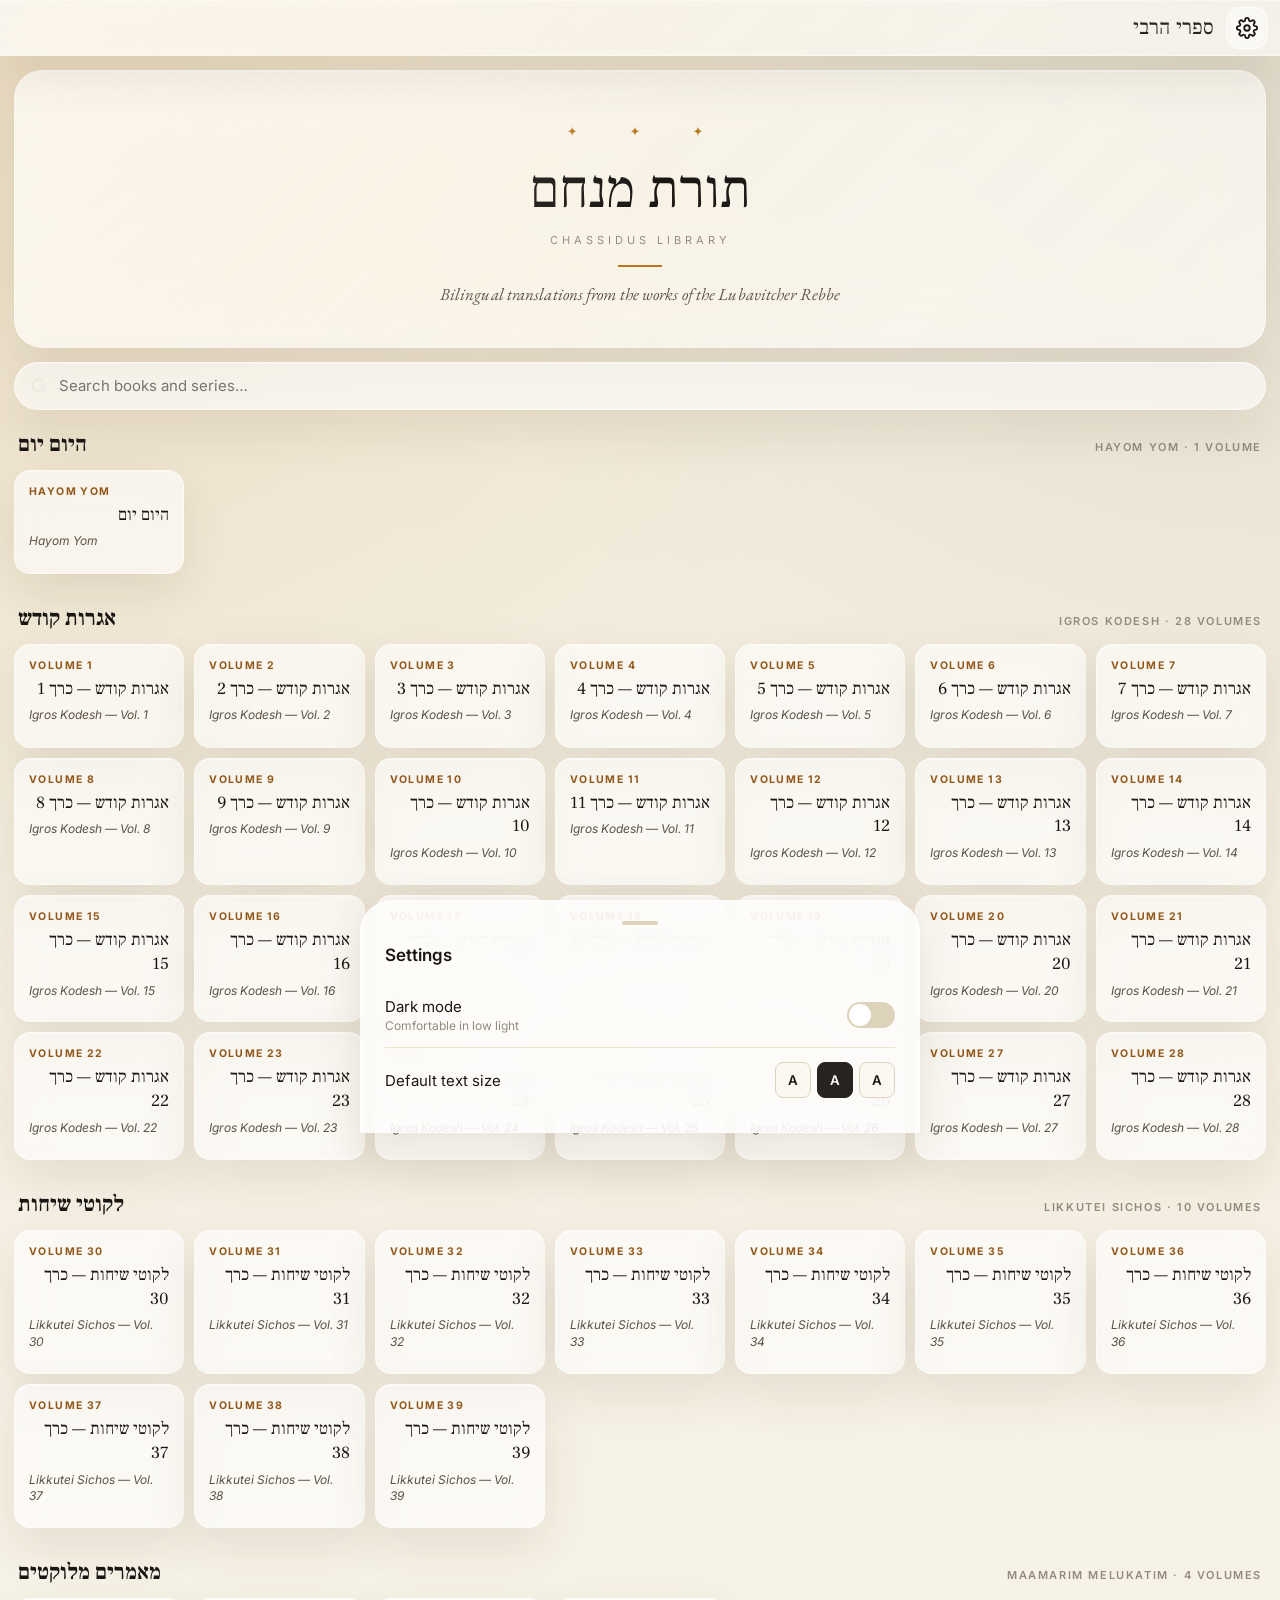
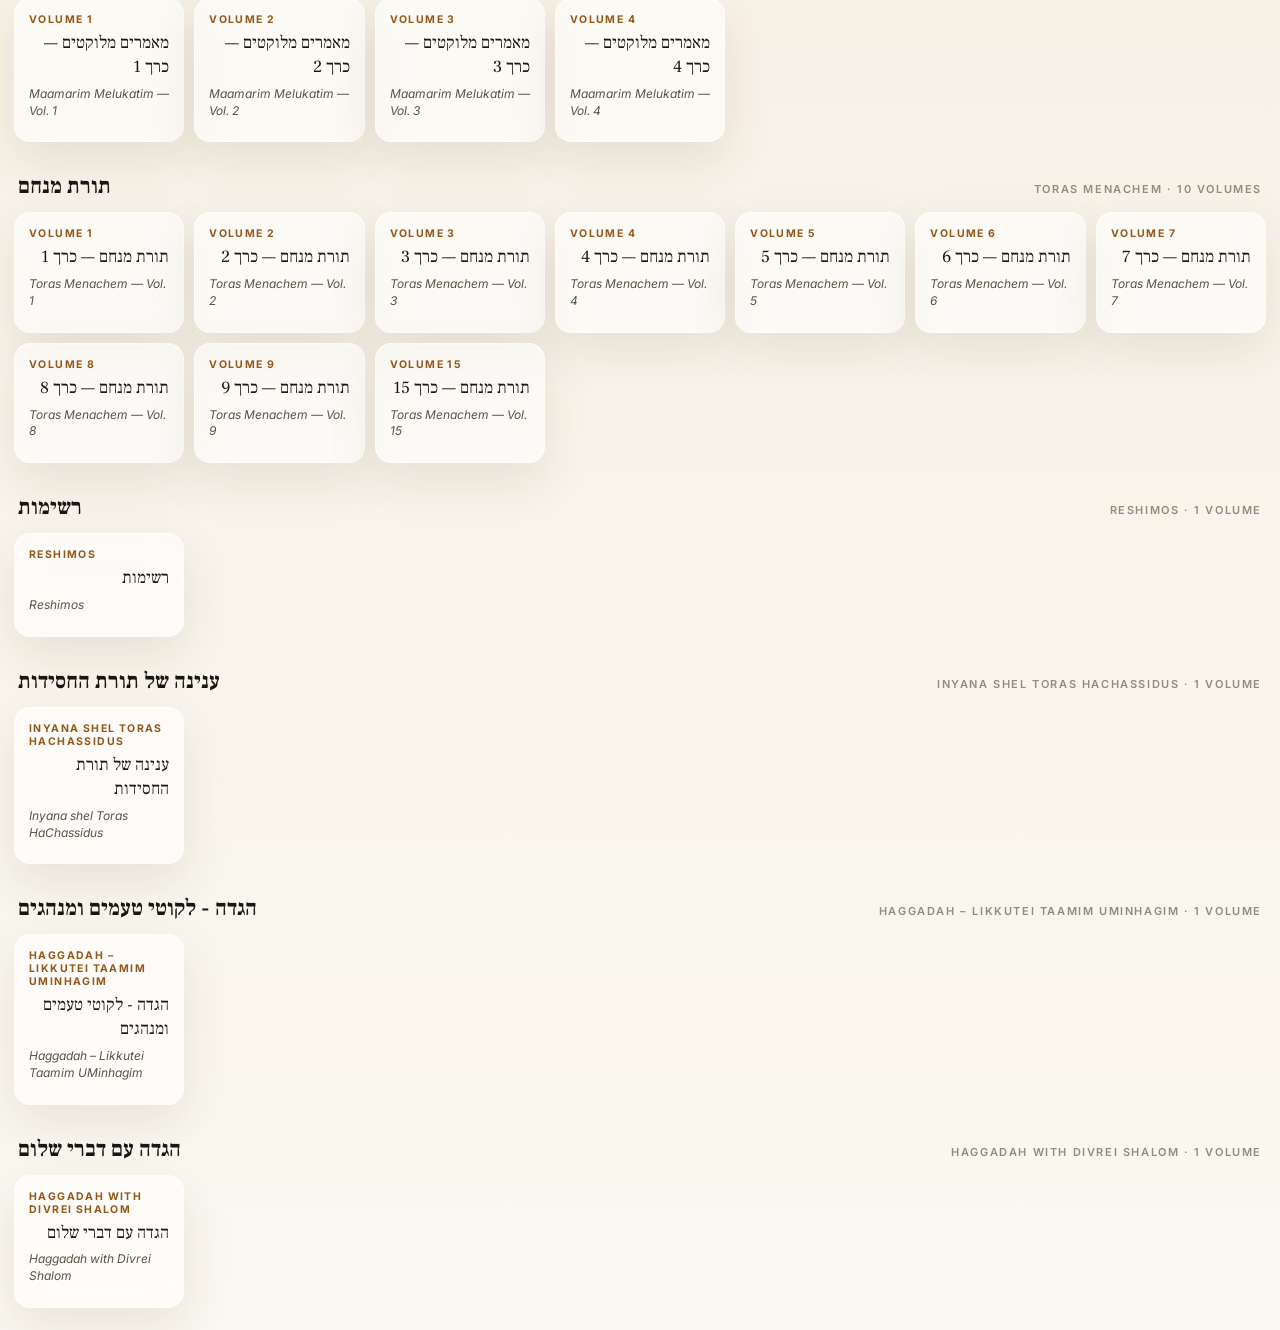
==== reader.html @ 0fe82e68 "Initial commit: Chassidus Library site" ====
<!DOCTYPE html>
<html lang="en" data-dark="0" data-fs="md">
<head>
<meta charset="UTF-8">
<meta name="viewport" content="width=device-width,initial-scale=1.0,viewport-fit=cover">
<meta name="theme-color" content="#262320">
<title>Reader — Chassidus Library</title>
<link rel="preconnect" href="https://fonts.googleapis.com">
<link rel="preconnect" href="https://fonts.gstatic.com" crossorigin>
<link href="https://fonts.googleapis.com/css2?family=Frank+Ruhl+Libre:wght@400;700&family=EB+Garamond:ital,wght@0,400;0,600;1,400&family=Inter:wght@400;500;600&display=swap" rel="stylesheet">
<link rel="stylesheet" href="./assets/design.css">
</head>
<body>

<div class="ab">
  <button class="ab-btn" id="btn-back" aria-label="Back">
    <svg viewBox="0 0 24 24"><polyline points="15 18 9 12 15 6"/></svg>
  </button>
  <div class="ab-title" id="abtitle">Loading…</div>
  <button class="ab-btn" id="btn-share" aria-label="Share">
    <svg viewBox="0 0 24 24"><circle cx="18" cy="5" r="3"/><circle cx="6" cy="12" r="3"/><circle cx="18" cy="19" r="3"/><line x1="8.59" y1="13.51" x2="15.42" y2="17.49"/><line x1="15.41" y1="6.51" x2="8.59" y2="10.49"/></svg>
  </button>
  <button class="ab-btn" id="btn-set" aria-label="Settings">
    <svg viewBox="0 0 24 24"><circle cx="12" cy="12" r="3"/><path d="M19.4 15a1.65 1.65 0 0 0 .33 1.82l.06.06a2 2 0 0 1-2.83 2.83l-.06-.06a1.65 1.65 0 0 0-1.82-.33 1.65 1.65 0 0 0-1 1.51V21a2 2 0 0 1-4 0v-.09A1.65 1.65 0 0 0 9 19.4a1.65 1.65 0 0 0-1.82.33l-.06.06a2 2 0 0 1-2.83-2.83l.06-.06A1.65 1.65 0 0 0 4.68 15a1.65 1.65 0 0 0-1.51-1H3a2 2 0 0 1 0-4h.09A1.65 1.65 0 0 0 4.6 9a1.65 1.65 0 0 0-.33-1.82l-.06-.06a2 2 0 0 1 2.83-2.83l.06.06A1.65 1.65 0 0 0 9 4.68a1.65 1.65 0 0 0 1-1.51V3a2 2 0 0 1 4 0v.09a1.65 1.65 0 0 0 1 1.51 1.65 1.65 0 0 0 1.82-.33l.06-.06a2 2 0 0 1 2.83 2.83l-.06.06A1.65 1.65 0 0 0 19.4 9a1.65 1.65 0 0 0 1.51 1H21a2 2 0 0 1 0 4h-.09a1.65 1.65 0 0 0-1.51 1z"/></svg>
  </button>
</div>

<div class="pbar"><div class="pfill" id="pfill"></div></div>

<div class="tbar">
  <div class="vtoggle">
    <button class="seg-btn" data-m="he">עברית</button>
    <button class="seg-btn on" data-m="both">Bilingual</button>
    <button class="seg-btn" data-m="en">English</button>
  </div>
</div>

<div class="rsbar">
  <input id="sinp" type="search" placeholder="Search in this book…" autocomplete="off">
</div>
<div class="rs-hits" id="rs-hits" style="display:none"></div>

<div class="cscroll">
  <div class="cinner" id="content">
    <div class="loading"><div class="spinner"></div></div>
  </div>
</div>

<!-- Settings sheet -->
<div id="ssheet">
  <div class="sbdrop"></div>
  <div class="spanel">
    <div class="shandle"></div>
    <div class="stitle">Reading Settings</div>
    <div class="srow">
      <div class="slbl">Dark mode<small>Comfortable in low light</small></div>
      <button class="tswitch" id="dark-tog" aria-label="Dark mode"></button>
    </div>
    <div class="srow">
      <div class="slbl">Text size</div>
      <div class="fsctrl">
        <button class="fsbtn" data-fs="sm">A</button>
        <button class="fsbtn on" data-fs="md">A</button>
        <button class="fsbtn" data-fs="lg">A</button>
      </div>
    </div>
  </div>
</div>

<div id="toast"></div>

<script src="./assets/reader.js"></script>
</body>
</html>
---- assets/design.css ----
/* Chassidus Library — design system lifted from kuntres-umayaan */
:root {
  --bg:#FBF8F1; --bg-soft:#F2EBDA; --surface:#FFFFFF; --surface-he:#F7F1DE;
  --line:#DDD2BA; --line-soft:#ECE3CC;
  --ink:#1A1714; --ink-2:#5A5247; --ink-3:#948B7E; --ink-inv:#FFFFFF;
  --primary:#262320; --primary-soft:rgba(38,35,32,.06);
  --accent:#B7791F; --accent-deep:#92571B; --accent-soft:rgba(183,121,31,.1);
  --glass:rgba(255,255,255,.58); --glass-strong:rgba(255,255,255,.78);
  --glass-he:rgba(247,241,222,.82); --glass-border:rgba(255,255,255,.45);
  --glass-edge:rgba(255,255,255,.60);
  --glass-shadow:0 18px 50px rgba(73,53,20,.10), inset 0 1px 0 rgba(255,255,255,.42);
  --glass-shine:linear-gradient(135deg, rgba(255,255,255,.35) 0%, transparent 50%, rgba(255,255,255,.08) 100%);
  --f-he:'Frank Ruhl Libre',serif; --f-en:'EB Garamond',Georgia,serif; --f-ui:'Inter',system-ui,sans-serif;
  --sz-he:18px; --sz-en:16.5px; --lh-he:2.0; --lh-en:1.85;
  --bar:56px; --nav:64px; --rmd:10px;
}
[data-dark="1"] {
  --bg:#13110E; --bg-soft:#1B1813; --surface:#1B1813; --surface-he:#1F1A12;
  --line:#2E2A22; --line-soft:#25221C;
  --ink:#F0EAD8; --ink-2:#B0A696; --ink-3:#7E7565;
  --primary:#1F1B17; --primary-soft:rgba(255,255,255,.05);
  --accent:#DAA751; --accent-deep:#B7791F; --accent-soft:rgba(218,167,81,.12);
  --glass:rgba(31,27,23,.6); --glass-strong:rgba(31,27,23,.82);
  --glass-he:rgba(33,27,19,.84); --glass-border:rgba(255,255,255,.08);
  --glass-edge:rgba(255,255,255,.04);
  --glass-shadow:0 20px 60px rgba(0,0,0,.34), inset 0 1px 0 rgba(255,255,255,.06);
  --glass-shine:linear-gradient(135deg, rgba(255,255,255,.08) 0%, transparent 50%, rgba(255,255,255,.03) 100%);
}
[data-fs="sm"]{--sz-he:15.5px;--sz-en:14px;--lh-he:1.9;--lh-en:1.78}
[data-fs="lg"]{--sz-he:21px;--sz-en:18.5px;--lh-he:2.15;--lh-en:1.95}

*,*::before,*::after{box-sizing:border-box;margin:0;padding:0}
html{scroll-behavior:smooth}
body{font-family:var(--f-ui);background:
radial-gradient(circle at top left, rgba(183,121,31,.14), transparent 30%),
radial-gradient(circle at top right, rgba(38,35,32,.08), transparent 28%),
linear-gradient(180deg, var(--bg-soft), var(--bg));
color:var(--ink);min-height:100dvh;-webkit-font-smoothing:antialiased;touch-action:manipulation}
a{color:inherit;text-decoration:none}

/* app bar */
.ab{height:var(--bar);background:var(--glass);backdrop-filter:blur(26px) saturate(160%);-webkit-backdrop-filter:blur(26px) saturate(160%);color:var(--ink);display:flex;align-items:center;padding:0 12px;gap:8px;border-bottom:1px solid var(--glass-border);box-shadow:var(--glass-shadow);position:sticky;top:0;z-index:50}
.ab::before{content:'';position:absolute;inset:0;background:var(--glass-shine);pointer-events:none}
.ab-btn{width:42px;height:42px;border:1px solid var(--glass-edge);background:rgba(255,255,255,.14);backdrop-filter:blur(8px);color:inherit;cursor:pointer;border-radius:14px;display:flex;align-items:center;justify-content:center;transition:background .2s,transform .2s;position:relative;flex-shrink:0}
.ab-btn:active{background:rgba(255,255,255,.22);transform:scale(.92)}
.ab-btn svg{width:22px;height:22px;stroke:currentColor;fill:none;stroke-width:2;stroke-linecap:round;stroke-linejoin:round}
.ab-title{flex:1;font-size:16px;font-weight:600;padding:0 4px;white-space:nowrap;overflow:hidden;text-overflow:ellipsis;letter-spacing:.1px}
.ab-title-he{font-family:var(--f-he);font-size:21px;direction:rtl;font-weight:400}
.tm-badge{display:inline-flex;align-items:center;font-size:10px;font-weight:700;text-transform:uppercase;letter-spacing:.8px;padding:3px 10px;border-radius:999px;background:var(--accent);color:#fff;margin-left:8px;vertical-align:middle}

/* hero */
.hero{position:relative;background:var(--glass);backdrop-filter:blur(30px) saturate(150%);padding:52px 24px 42px;text-align:center;border:1px solid var(--glass-border);box-shadow:var(--glass-shadow);margin:14px;border-radius:28px;overflow:hidden}
.hero::before{content:'';position:absolute;inset:0;background:var(--glass-shine);pointer-events:none}
.hero-orn{font-size:13px;color:var(--accent);letter-spacing:10px;margin-bottom:16px}
.hero-he{font-family:var(--f-he);font-size:42px;line-height:1.3;direction:rtl;color:var(--ink);margin-bottom:8px;font-weight:400}
.hero-en{font-size:11px;letter-spacing:4px;text-transform:uppercase;color:var(--ink-3);margin-bottom:18px}
.hero-rule{width:44px;height:1.5px;background:var(--accent);margin:0 auto 16px}
.hero-sub{font-family:var(--f-en);font-style:italic;font-size:17px;color:var(--ink-2);letter-spacing:.1px}

/* library search */
.lsearch{margin:0 14px 12px;position:relative}
.lsearch input{width:100%;height:48px;border:1px solid var(--glass-border);background:var(--glass);backdrop-filter:blur(18px);border-radius:24px;padding:0 18px 0 44px;font-size:15px;font-family:var(--f-ui);color:var(--ink);outline:none;box-shadow:var(--glass-shadow)}
.lsearch input:focus{border-color:var(--accent)}
.lsearch::before{content:'';position:absolute;left:16px;top:50%;width:18px;height:18px;transform:translateY(-50%);background-image:url("data:image/svg+xml;utf8,<svg xmlns='http://www.w3.org/2000/svg' viewBox='0 0 24 24' fill='none' stroke='%23948B7E' stroke-width='2' stroke-linecap='round' stroke-linejoin='round'><circle cx='11' cy='11' r='8'/><line x1='21' y1='21' x2='16.65' y2='16.65'/></svg>");background-repeat:no-repeat;background-size:contain;pointer-events:none}

/* continue reading shelf */
.shelf{margin:6px 14px 18px}
.shelf-hd{font-size:11px;text-transform:uppercase;letter-spacing:1.6px;color:var(--ink-3);font-weight:700;padding:8px 4px}
.shelf-row{display:flex;gap:12px;overflow-x:auto;padding-bottom:8px;scrollbar-width:none}
.shelf-row::-webkit-scrollbar{display:none}
.shelf-card{flex-shrink:0;width:220px;background:var(--glass-strong);backdrop-filter:blur(20px);border:1px solid rgba(183,121,31,.28);border-radius:18px;padding:14px;cursor:pointer;display:flex;flex-direction:column;gap:6px;box-shadow:var(--glass-shadow);transition:transform .15s}
.shelf-card:active{transform:scale(.97)}
.shelf-card .lbl{font-size:10.5px;text-transform:uppercase;letter-spacing:1.3px;color:var(--accent-deep);font-weight:700}
[data-dark="1"] .shelf-card .lbl{color:var(--accent)}
.shelf-card .he{font-family:var(--f-he);font-size:18px;direction:rtl;text-align:right;color:var(--ink)}
.shelf-card .en{font-size:12px;color:var(--ink-2);font-style:italic}
.shelf-card .pbar{height:3px;background:var(--line-soft);border-radius:2px;overflow:hidden;margin-top:4px}
.shelf-card .pfill{height:100%;background:var(--accent);border-radius:2px}

/* series sections + cards */
.series{margin:0 14px 22px}
.series-hd{display:flex;align-items:baseline;justify-content:space-between;padding:8px 4px 12px;gap:12px}
.series-hd .he{font-family:var(--f-he);font-size:22px;direction:rtl;color:var(--ink);font-weight:700}
.series-hd .en{font-size:11px;text-transform:uppercase;letter-spacing:1.6px;color:var(--ink-3);font-weight:600}
.bgrid{display:grid;grid-template-columns:repeat(auto-fill,minmax(170px,1fr));gap:10px}
.bcard{background:var(--glass);backdrop-filter:blur(16px);border:1px solid var(--glass-border);border-radius:16px;padding:14px;cursor:pointer;display:flex;flex-direction:column;gap:6px;box-shadow:var(--glass-shadow);transition:transform .15s,background .15s;color:inherit;min-height:104px}
.bcard:active{transform:scale(.97);background:var(--primary-soft)}
.bcard .vol{font-size:10.5px;text-transform:uppercase;letter-spacing:1.4px;color:var(--accent-deep);font-weight:700}
[data-dark="1"] .bcard .vol{color:var(--accent)}
.bcard .he{font-family:var(--f-he);font-size:17px;direction:rtl;text-align:right;color:var(--ink);line-height:1.4}
.bcard .en{font-size:12px;color:var(--ink-2);font-style:italic;line-height:1.4}
.bcard .pfill-mini{height:2px;background:var(--accent);border-radius:1px;margin-top:auto;width:0;transition:width .2s}

/* reader view toggle */
.tbar{padding:12px 14px 10px}
.vtoggle{display:flex;background:var(--glass);backdrop-filter:blur(20px) saturate(150%);border-radius:24px;padding:4px;border:1px solid var(--glass-border);max-width:420px;margin:0 auto;box-shadow:var(--glass-shadow)}
.seg-btn{flex:1;border:none;border-radius:18px;padding:10px;font-size:13px;font-weight:600;font-family:var(--f-ui);cursor:pointer;background:transparent;color:var(--ink-3);transition:all .25s;letter-spacing:.1px}
.seg-btn.on{background:linear-gradient(180deg, rgba(255,255,255,.85), rgba(255,255,255,.42));color:var(--primary);box-shadow:0 10px 24px rgba(73,53,20,.12), inset 0 1px 0 rgba(255,255,255,.7);font-weight:700}
[data-dark="1"] .seg-btn.on{background:linear-gradient(180deg, rgba(218,167,81,.38), rgba(218,167,81,.18));color:var(--accent)}

/* progress bar */
.pbar{height:2px;background:var(--line-soft);position:sticky;top:var(--bar);z-index:40}
.pfill{height:100%;background:var(--accent);transition:width .18s;width:0}

/* search input in reader */
.rsbar{padding:0 14px 10px}
.rsbar input{width:100%;height:40px;border-radius:20px;border:1px solid var(--glass-border);background:var(--glass);backdrop-filter:blur(16px);padding:0 16px;font-size:14px;color:var(--ink);outline:none;font-family:var(--f-ui)}
.rsbar input:focus{border-color:var(--accent)}
.rsbar.empty{display:none}
.rs-hits{margin:0 14px;background:var(--glass);backdrop-filter:blur(16px);border:1px solid var(--glass-border);border-radius:16px;max-height:50vh;overflow-y:auto;padding:6px 0}
.rs-hit{padding:10px 16px;border-bottom:1px solid var(--line-soft);cursor:pointer;font-family:var(--f-en);font-size:13.5px;color:var(--ink-2);line-height:1.5}
.rs-hit:last-child{border-bottom:none}
.rs-hit:active{background:var(--primary-soft)}
.rs-hit mark{background:var(--accent-soft);color:inherit;padding:0 2px;border-radius:2px;font-weight:600}
.rs-hit .he{font-family:var(--f-he);direction:rtl;text-align:right;font-size:14px;color:var(--ink-2);margin-top:3px}

/* content scroll */
.cscroll{padding:14px 14px 80px}
.cinner{max-width:760px;margin:0 auto}

/* pair */
.pair{position:relative;background:var(--glass-strong);backdrop-filter:blur(26px) saturate(150%);border-radius:20px;border:1px solid var(--glass-border);overflow:hidden;margin-bottom:18px;box-shadow:var(--glass-shadow);animation:fadeUp .35s ease both}
.pair::before{content:'';position:absolute;inset:0;background:var(--glass-shine);pointer-events:none;border-radius:inherit}
.he-p{direction:rtl;text-align:right;font-family:var(--f-he);font-size:var(--sz-he);line-height:var(--lh-he);background:var(--glass-he);padding:18px 22px;color:var(--ink)}
.he-p p{margin:0}.he-p p+p{margin-top:.55em;padding-top:.55em;border-top:1px solid rgba(183,121,31,.18)}
.psep{position:relative;height:0}
.psep::after{content:'';position:absolute;left:22px;right:22px;top:0;border-top:1px dashed rgba(183,121,31,.45)}
.en-p{font-family:var(--f-en);font-size:var(--sz-en);line-height:var(--lh-en);padding:18px 22px 26px;color:var(--ink);text-align:justify;hyphens:auto;background:rgba(255,255,255,.22)}
.en-p p{margin:0}.en-p p+p{margin-top:.6em}
.en-p em{font-style:italic}
.en-p strong{font-weight:700}
.he-p em,.he-p strong{font-style:normal;font-weight:inherit}

.m-he .en-p,.m-he .psep,.m-he .bm-btn{display:none}
.m-en .he-p,.m-en .psep{display:none}

/* chapter heading */
.ch-head{text-align:center;padding:24px 12px 12px;margin:8px 0 18px;position:relative}
.ch-head::after{content:'';position:absolute;left:50%;bottom:0;transform:translateX(-50%);width:48px;height:1.5px;background:var(--accent)}
.ch-he-lbl{font-family:var(--f-he);font-size:24px;direction:rtl;color:var(--ink);font-weight:700;letter-spacing:.5px}
.ch-en-lbl{font-family:var(--f-en);font-size:11.5px;font-style:italic;color:var(--ink-3);margin-top:5px;letter-spacing:1.6px;text-transform:uppercase}
.ch-head.h1 .ch-he-lbl{font-size:30px}
.ch-head.h3 .ch-he-lbl{font-size:20px}

/* bookmark button */
.bm-btn{position:absolute;bottom:10px;right:10px;width:34px;height:34px;border-radius:50%;border:1px solid var(--glass-border);background:var(--glass);backdrop-filter:blur(14px);cursor:pointer;display:flex;align-items:center;justify-content:center;opacity:0;transition:opacity .2s,transform .15s,background .15s;box-shadow:0 8px 18px rgba(0,0,0,.08);z-index:2}
.bm-btn svg{width:14px;height:14px;stroke:var(--ink-3);fill:none;stroke-width:2;transition:all .2s}
.bm-btn.on svg{stroke:var(--accent-deep);fill:var(--accent-deep)}
[data-dark="1"] .bm-btn.on svg{stroke:var(--accent);fill:var(--accent)}
.bm-btn:active{transform:scale(.86)}
.pair:hover .bm-btn,.bm-btn.on{opacity:1}
@media(hover:none){.bm-btn{opacity:.6}}

/* settings sheet */
#ssheet{position:fixed;inset:0;z-index:200;pointer-events:none}
#ssheet.open{pointer-events:all}
.sbdrop{position:absolute;inset:0;background:rgba(0,0,0,.5);opacity:0;transition:opacity .3s}
#ssheet.open .sbdrop{opacity:1}
.spanel{position:absolute;bottom:0;left:0;right:0;background:var(--glass-strong);backdrop-filter:blur(30px) saturate(160%);border:1px solid var(--glass-border);border-radius:32px 32px 0 0;padding:20px 24px calc(20px + env(safe-area-inset-bottom));transform:translateY(100%);transition:transform .35s cubic-bezier(.4,0,.2,1);box-shadow:var(--glass-shadow);max-width:560px;margin:0 auto;left:0;right:0}
#ssheet.open .spanel{transform:translateY(0)}
.shandle{width:36px;height:4px;background:var(--line);border-radius:2px;margin:0 auto 20px}
.stitle{font-size:17px;font-weight:600;margin-bottom:18px;color:var(--ink)}
.srow{display:flex;align-items:center;justify-content:space-between;padding:14px 0;border-bottom:1px solid var(--line-soft)}
.srow:last-child{border-bottom:none}
.slbl{font-size:15px;color:var(--ink)}
.slbl small{display:block;font-size:12px;color:var(--ink-3);margin-top:2px}
.tswitch{width:48px;height:26px;border-radius:13px;background:var(--line);position:relative;cursor:pointer;transition:background .2s;border:none}
.tswitch.on{background:var(--primary)}
[data-dark="1"] .tswitch.on{background:var(--accent)}
.tswitch::after{content:'';position:absolute;width:22px;height:22px;border-radius:50%;background:#fff;top:2px;left:2px;transition:transform .2s}
.tswitch.on::after{transform:translateX(22px)}
.fsctrl{display:flex;gap:6px}
.fsbtn{width:36px;height:36px;border-radius:8px;border:1px solid var(--line);background:var(--bg);color:var(--ink);font-weight:600;cursor:pointer;font-family:var(--f-ui)}
.fsbtn.on{background:var(--primary);color:#fff;border-color:var(--primary)}

/* toast */
#toast{position:fixed;bottom:24px;left:50%;transform:translateX(-50%) translateY(8px);background:var(--ink);color:var(--bg);padding:10px 22px;border-radius:22px;font-size:14px;z-index:500;opacity:0;transition:opacity .2s,transform .2s;pointer-events:none;box-shadow:0 4px 16px rgba(0,0,0,.18)}
#toast.show{opacity:1;transform:translateX(-50%) translateY(0)}

/* footnotes */
sup.fn-ref{color:var(--accent-deep);font-size:.7em;font-weight:600;padding:0 1px}
[data-dark="1"] sup.fn-ref{color:var(--accent)}

/* empty state */
.empty{text-align:center;padding:80px 24px;color:var(--ink-3);font-family:var(--f-en);font-style:italic;font-size:16px;line-height:1.7}
.loading{text-align:center;padding:80px 24px;color:var(--ink-3)}
.spinner{display:inline-block;width:24px;height:24px;border:2px solid var(--line);border-top-color:var(--accent);border-radius:50%;animation:spin .8s linear infinite}
@keyframes spin{to{transform:rotate(360deg)}}
@keyframes fadeUp{from{opacity:0;transform:translateY(8px)}to{opacity:1;transform:translateY(0)}}

@media(min-width:600px){
  .hero-he{font-size:54px}
  .he-p,.en-p{padding:20px 26px}.psep::after{left:26px;right:26px}
}
@media print{
  .ab,#ssheet,#toast,.pbar,.tbar,.bm-btn,.rsbar,.rs-hits{display:none!important}
  body{height:auto!important;overflow:auto!important}
  .pair{break-inside:avoid;page-break-inside:avoid}
}
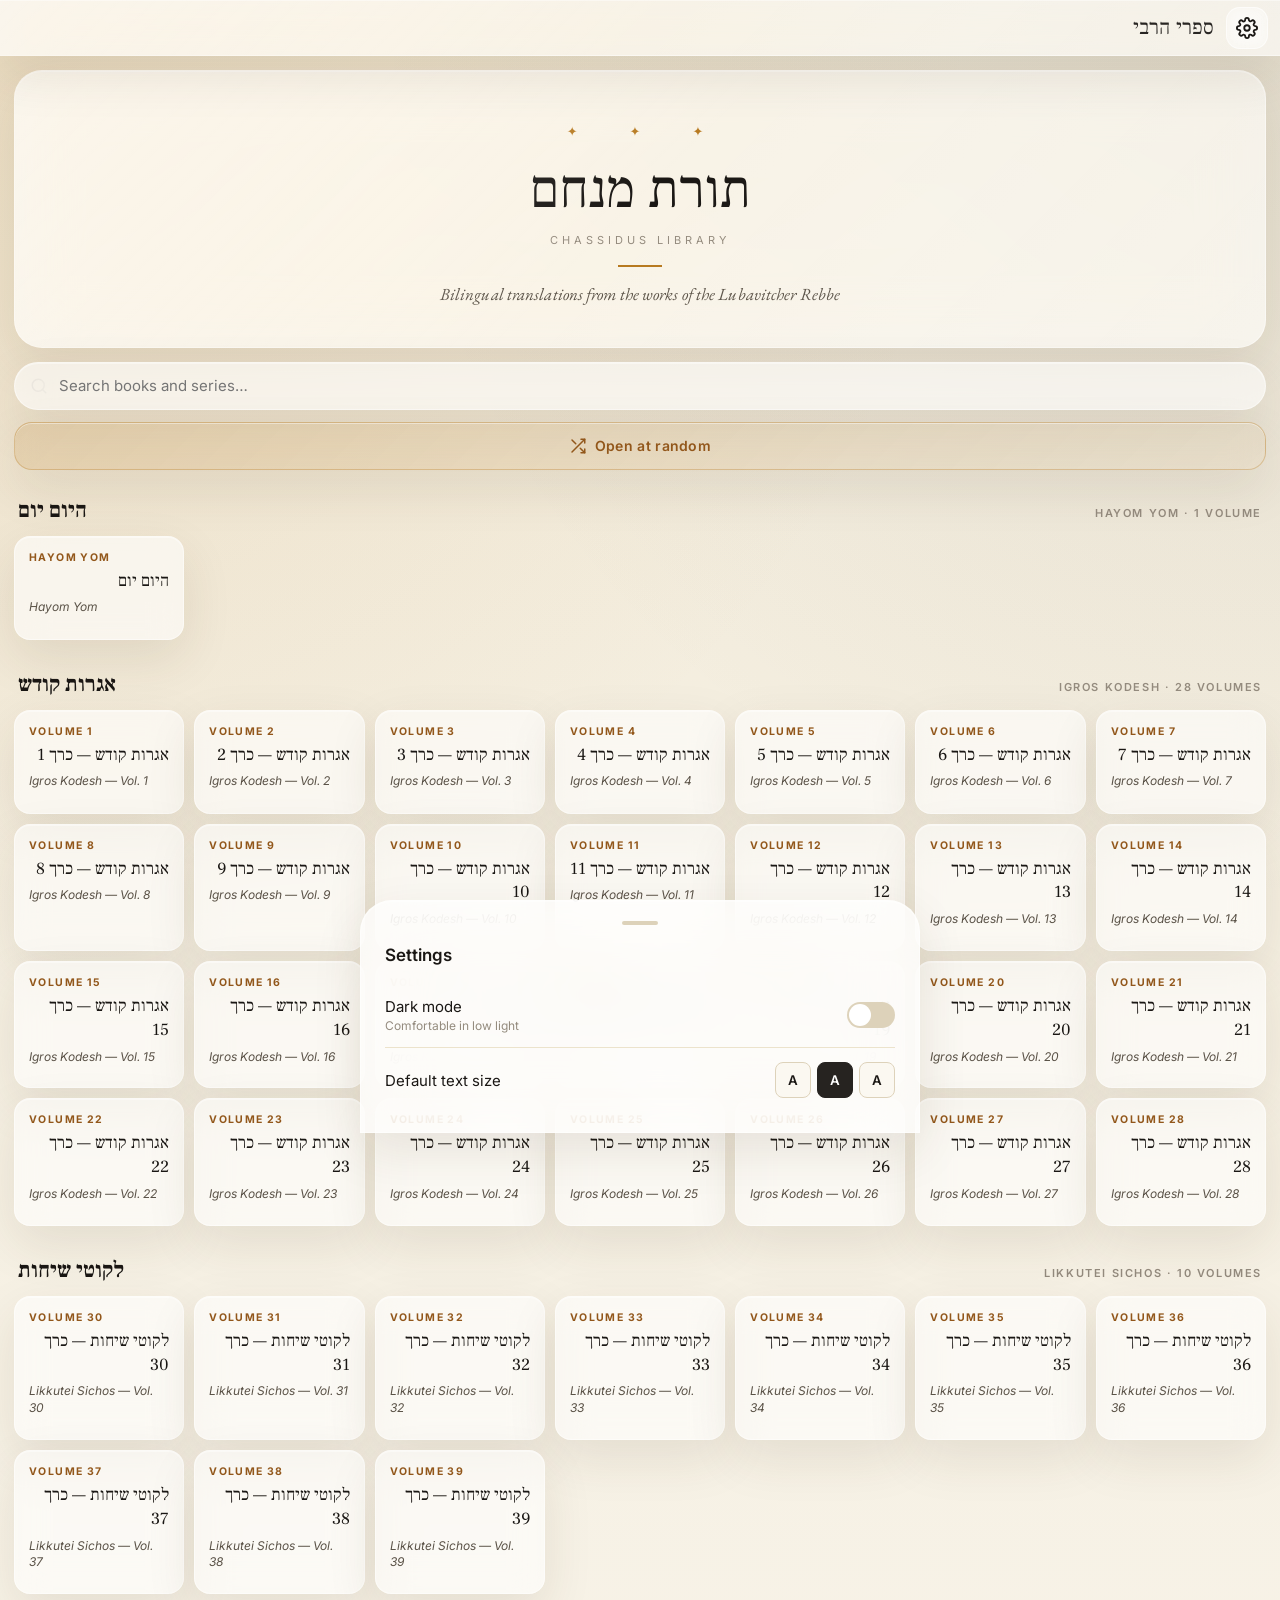
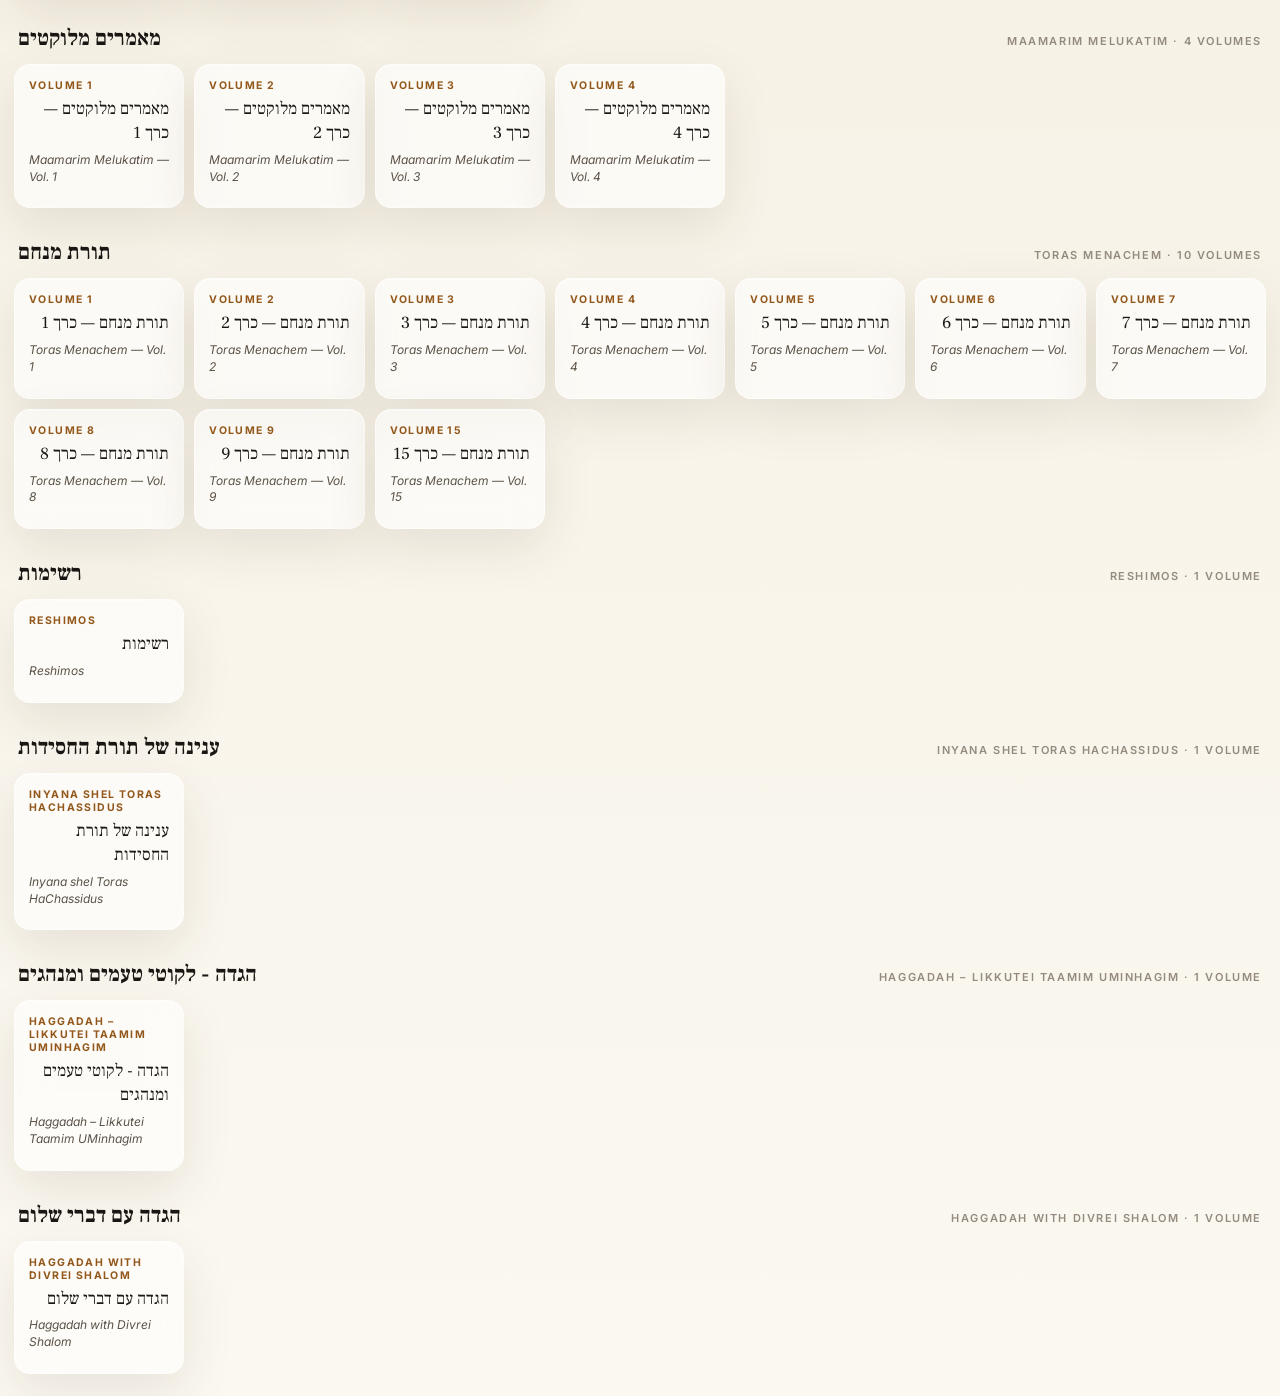
==== commit a1e4cf79: "Add side-by-side layout, TOC drawer, paragraph deep-links, random opener" ====
--- a/reader.html
+++ b/reader.html
@@ -57,6 +57,10 @@
       <button class="tswitch" id="dark-tog" aria-label="Dark mode"></button>
     </div>
     <div class="srow">
+      <div class="slbl">Side-by-side layout<small>Hebrew and English in two columns (wider screens)</small></div>
+      <button class="tswitch" id="side-tog" aria-label="Side-by-side"></button>
+    </div>
+    <div class="srow">
       <div class="slbl">Text size</div>
       <div class="fsctrl">
         <button class="fsbtn" data-fs="sm">A</button>
@@ -67,6 +71,23 @@
   </div>
 </div>
 
+<!-- TOC drawer -->
+<button id="toc-btn" aria-label="Table of contents" hidden>
+  <svg viewBox="0 0 24 24"><line x1="8" y1="6" x2="21" y2="6"/><line x1="8" y1="12" x2="21" y2="12"/><line x1="8" y1="18" x2="21" y2="18"/><circle cx="4" cy="6" r="1"/><circle cx="4" cy="12" r="1"/><circle cx="4" cy="18" r="1"/></svg>
+</button>
+<div id="tocsheet">
+  <div class="sbdrop"></div>
+  <div class="toc-panel">
+    <div class="toc-hd">
+      <div class="ttl">Contents</div>
+      <button class="ab-btn" id="toc-close" aria-label="Close">
+        <svg viewBox="0 0 24 24"><line x1="18" y1="6" x2="6" y2="18"/><line x1="6" y1="6" x2="18" y2="18"/></svg>
+      </button>
+    </div>
+    <div class="toc-list" id="toc-list"></div>
+  </div>
+</div>
+
 <div id="toast"></div>
 
 <script src="./assets/reader.js"></script>
--- a/assets/design.css
+++ b/assets/design.css
@@ -133,6 +133,64 @@
 
 .m-he .en-p,.m-he .psep,.m-he .bm-btn{display:none}
 .m-en .he-p,.m-en .psep{display:none}
+
+/* side-by-side layout (only meaningful when both languages visible) */
+@media(min-width:760px){
+  .m-side .pair{display:grid;grid-template-columns:1fr 1fr;align-items:stretch}
+  .m-side .he-p{border-right:1px solid rgba(183,121,31,.22);background:var(--glass-he)}
+  [data-dark="1"] .m-side .he-p{border-right-color:rgba(218,167,81,.16)}
+  .m-side .psep{display:none}
+  .m-side .en-p{background:rgba(255,255,255,.18)}
+  .m-side .cinner{max-width:1100px}
+  /* gentle paragraph-pairing hint: subtle hover sync */
+  .m-side .pair:hover .he-p{background:var(--glass-he);filter:brightness(1.02)}
+  .m-side .pair:hover .en-p{filter:brightness(1.02)}
+}
+.m-side.m-he .pair,.m-side.m-en .pair{display:block}
+
+/* paragraph link button (next to bookmark) */
+.lk-btn{position:absolute;bottom:10px;right:50px;width:34px;height:34px;border-radius:50%;border:1px solid var(--glass-border);background:var(--glass);backdrop-filter:blur(14px);cursor:pointer;display:flex;align-items:center;justify-content:center;opacity:0;transition:opacity .2s,transform .15s,background .15s;box-shadow:0 8px 18px rgba(0,0,0,.08);z-index:2}
+.lk-btn svg{width:14px;height:14px;stroke:var(--ink-3);fill:none;stroke-width:2;stroke-linecap:round;stroke-linejoin:round}
+.lk-btn:active{transform:scale(.86)}
+.pair:hover .lk-btn{opacity:1}
+@media(hover:none){.lk-btn{opacity:.6}}
+.m-he .lk-btn{display:none}
+.m-side .lk-btn{bottom:10px;right:50px}
+
+/* deep-link highlight */
+.pair.flash{box-shadow:0 0 0 3px var(--accent),var(--glass-shadow);transition:box-shadow .4s}
+
+/* TOC drawer */
+#toc-btn{position:fixed;bottom:24px;right:18px;width:54px;height:54px;border-radius:50%;background:var(--glass-strong);backdrop-filter:blur(22px) saturate(160%);border:1px solid var(--glass-border);box-shadow:var(--glass-shadow);cursor:pointer;display:flex;align-items:center;justify-content:center;z-index:60;color:var(--ink);transition:transform .15s}
+#toc-btn:active{transform:scale(.92)}
+#toc-btn svg{width:22px;height:22px;stroke:currentColor;fill:none;stroke-width:2;stroke-linecap:round;stroke-linejoin:round}
+#toc-btn[hidden]{display:none}
+
+#tocsheet{position:fixed;inset:0;z-index:210;pointer-events:none}
+#tocsheet.open{pointer-events:all}
+#tocsheet .sbdrop{position:absolute;inset:0;background:rgba(0,0,0,.5);opacity:0;transition:opacity .3s}
+#tocsheet.open .sbdrop{opacity:1}
+.toc-panel{position:absolute;top:0;bottom:0;right:0;width:min(380px,90vw);background:var(--glass-strong);backdrop-filter:blur(30px) saturate(160%);border-left:1px solid var(--glass-border);box-shadow:var(--glass-shadow);transform:translateX(100%);transition:transform .3s cubic-bezier(.4,0,.2,1);display:flex;flex-direction:column}
+#tocsheet.open .toc-panel{transform:translateX(0)}
+.toc-hd{padding:20px 22px 14px;border-bottom:1px solid var(--line-soft);display:flex;align-items:center;gap:10px}
+.toc-hd .ttl{flex:1;font-size:15px;font-weight:700;color:var(--ink)}
+.toc-list{flex:1;overflow-y:auto;padding:8px 0 24px}
+.toc-item{display:block;padding:10px 22px;cursor:pointer;border-left:3px solid transparent;transition:background .15s,border-color .15s;color:inherit}
+.toc-item:hover{background:var(--primary-soft)}
+.toc-item.current{border-left-color:var(--accent);background:rgba(183,121,31,.08)}
+.toc-item .he{font-family:var(--f-he);direction:rtl;text-align:right;font-size:16px;color:var(--ink);line-height:1.4}
+.toc-item .en{font-size:11.5px;color:var(--ink-3);font-style:italic;margin-top:2px;letter-spacing:.4px}
+.toc-item.lvl-1{font-weight:700}
+.toc-item.lvl-1 .he{font-size:19px}
+.toc-item.lvl-2{padding-left:22px}
+.toc-item.lvl-3{padding-left:36px}
+.toc-item.lvl-3 .he{font-size:14px}
+
+/* random button on home */
+.rand-btn{display:flex;align-items:center;justify-content:center;gap:8px;margin:0 14px 18px;padding:14px;border-radius:18px;background:linear-gradient(135deg,rgba(183,121,31,.18),rgba(183,121,31,.06));backdrop-filter:blur(16px);border:1px solid rgba(183,121,31,.32);cursor:pointer;font-size:14px;color:var(--accent-deep);font-family:var(--f-ui);font-weight:600;letter-spacing:.3px;box-shadow:var(--glass-shadow);transition:transform .15s,background .2s;width:calc(100% - 28px)}
+[data-dark="1"] .rand-btn{color:var(--accent)}
+.rand-btn:active{transform:scale(.98)}
+.rand-btn svg{width:18px;height:18px;stroke:currentColor;fill:none;stroke-width:2;stroke-linecap:round;stroke-linejoin:round}
 
 /* chapter heading */
 .ch-head{text-align:center;padding:24px 12px 12px;margin:8px 0 18px;position:relative}
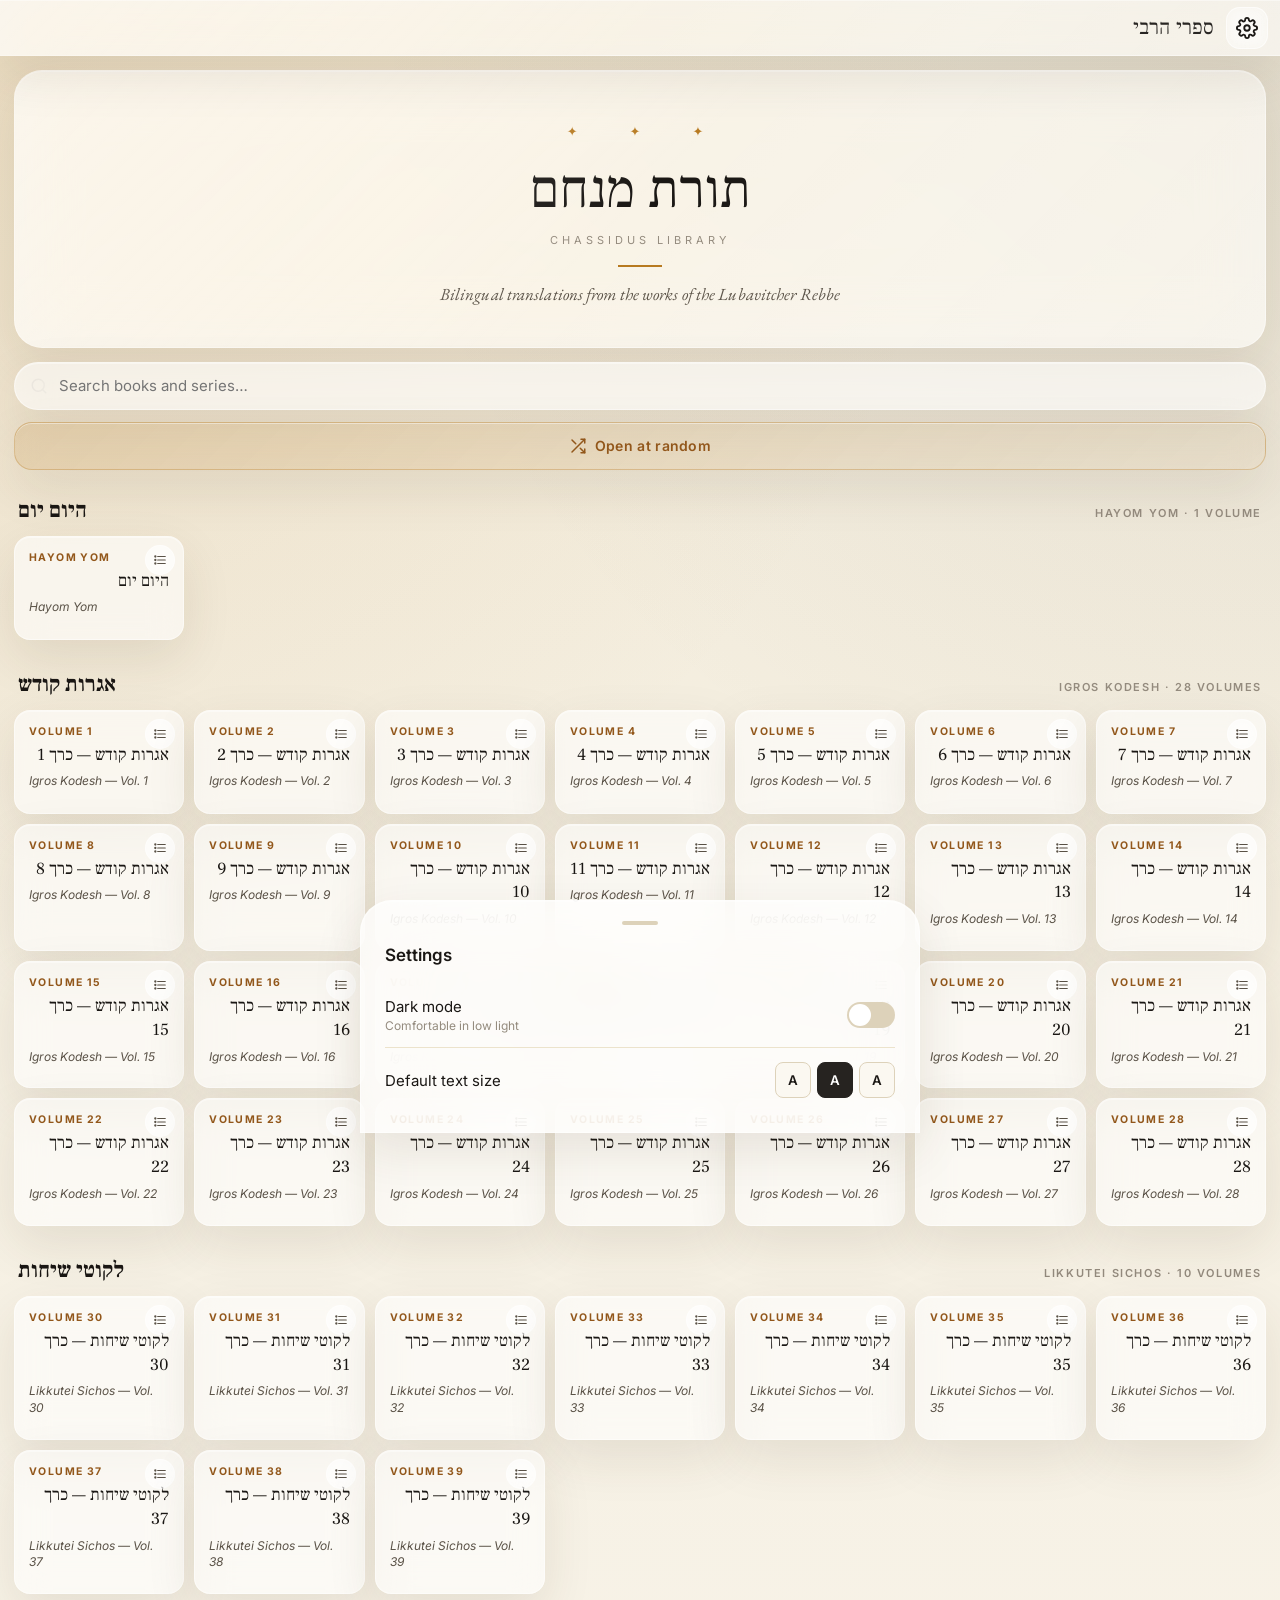
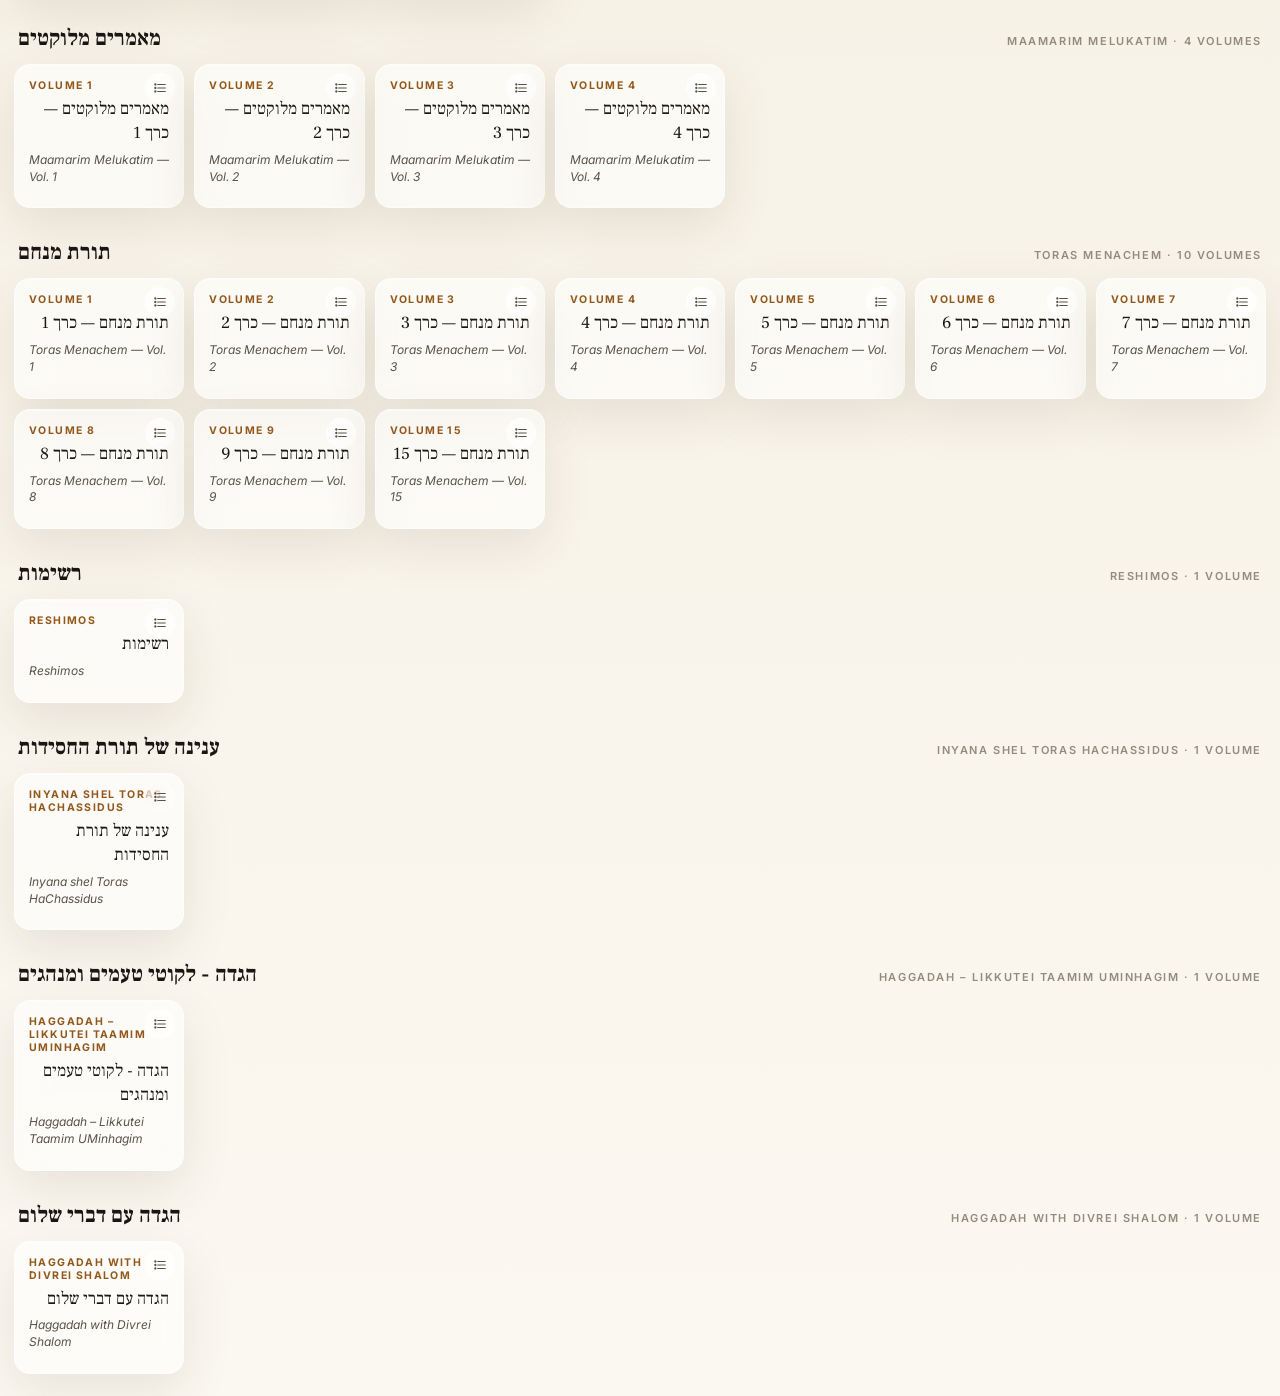
==== commit bc355acf: "Promote TOC to first-class: app-bar button, per-card Contents shortcut, grid view for numeric chapte" ====
--- a/reader.html
+++ b/reader.html
@@ -17,6 +17,9 @@
     <svg viewBox="0 0 24 24"><polyline points="15 18 9 12 15 6"/></svg>
   </button>
   <div class="ab-title" id="abtitle">Loading…</div>
+  <button class="ab-btn" id="toc-btn" aria-label="Contents" hidden>
+    <svg viewBox="0 0 24 24"><line x1="8" y1="6" x2="21" y2="6"/><line x1="8" y1="12" x2="21" y2="12"/><line x1="8" y1="18" x2="21" y2="18"/><circle cx="4" cy="6" r="1"/><circle cx="4" cy="12" r="1"/><circle cx="4" cy="18" r="1"/></svg>
+  </button>
   <button class="ab-btn" id="btn-share" aria-label="Share">
     <svg viewBox="0 0 24 24"><circle cx="18" cy="5" r="3"/><circle cx="6" cy="12" r="3"/><circle cx="18" cy="19" r="3"/><line x1="8.59" y1="13.51" x2="15.42" y2="17.49"/><line x1="15.41" y1="6.51" x2="8.59" y2="10.49"/></svg>
   </button>
@@ -72,18 +75,23 @@
 </div>
 
 <!-- TOC drawer -->
-<button id="toc-btn" aria-label="Table of contents" hidden>
-  <svg viewBox="0 0 24 24"><line x1="8" y1="6" x2="21" y2="6"/><line x1="8" y1="12" x2="21" y2="12"/><line x1="8" y1="18" x2="21" y2="18"/><circle cx="4" cy="6" r="1"/><circle cx="4" cy="12" r="1"/><circle cx="4" cy="18" r="1"/></svg>
-</button>
 <div id="tocsheet">
   <div class="sbdrop"></div>
   <div class="toc-panel">
     <div class="toc-hd">
-      <div class="ttl">Contents</div>
-      <button class="ab-btn" id="toc-close" aria-label="Close">
+      <div>
+        <div class="ttl" id="toc-title">Contents</div>
+        <div class="meta" id="toc-meta"></div>
+      </div>
+      <button class="ab-btn" id="toc-close" aria-label="Close" style="margin-left:auto">
         <svg viewBox="0 0 24 24"><line x1="18" y1="6" x2="6" y2="18"/><line x1="6" y1="6" x2="18" y2="18"/></svg>
       </button>
     </div>
+    <div class="toc-mode" id="toc-mode" hidden>
+      <button data-tv="grid" class="on">Grid</button>
+      <button data-tv="list">List</button>
+    </div>
+    <div class="toc-search"><input id="toc-q" type="search" placeholder="Filter contents…" autocomplete="off"></div>
     <div class="toc-list" id="toc-list"></div>
   </div>
 </div>
--- a/assets/design.css
+++ b/assets/design.css
@@ -90,6 +90,11 @@
 .bcard .he{font-family:var(--f-he);font-size:17px;direction:rtl;text-align:right;color:var(--ink);line-height:1.4}
 .bcard .en{font-size:12px;color:var(--ink-2);font-style:italic;line-height:1.4}
 .bcard .pfill-mini{height:2px;background:var(--accent);border-radius:1px;margin-top:auto;width:0;transition:width .2s}
+.bcard{position:relative}
+.bcard .toc-link{position:absolute;top:8px;right:8px;width:30px;height:30px;border-radius:50%;background:rgba(255,255,255,.5);backdrop-filter:blur(10px);border:1px solid var(--glass-border);display:flex;align-items:center;justify-content:center;color:var(--ink-2);transition:background .15s,color .15s,transform .12s;z-index:2}
+[data-dark="1"] .bcard .toc-link{background:rgba(255,255,255,.06)}
+.bcard .toc-link:active{transform:scale(.88);background:var(--accent);color:#fff}
+.bcard .toc-link svg{width:14px;height:14px;stroke:currentColor;fill:none;stroke-width:2;stroke-linecap:round;stroke-linejoin:round}
 
 /* reader view toggle */
 .tbar{padding:12px 14px 10px}
@@ -161,19 +166,33 @@
 .pair.flash{box-shadow:0 0 0 3px var(--accent),var(--glass-shadow);transition:box-shadow .4s}
 
 /* TOC drawer */
-#toc-btn{position:fixed;bottom:24px;right:18px;width:54px;height:54px;border-radius:50%;background:var(--glass-strong);backdrop-filter:blur(22px) saturate(160%);border:1px solid var(--glass-border);box-shadow:var(--glass-shadow);cursor:pointer;display:flex;align-items:center;justify-content:center;z-index:60;color:var(--ink);transition:transform .15s}
-#toc-btn:active{transform:scale(.92)}
-#toc-btn svg{width:22px;height:22px;stroke:currentColor;fill:none;stroke-width:2;stroke-linecap:round;stroke-linejoin:round}
-#toc-btn[hidden]{display:none}
+#toc-btn[hidden]{display:none!important}
 
 #tocsheet{position:fixed;inset:0;z-index:210;pointer-events:none}
 #tocsheet.open{pointer-events:all}
 #tocsheet .sbdrop{position:absolute;inset:0;background:rgba(0,0,0,.5);opacity:0;transition:opacity .3s}
 #tocsheet.open .sbdrop{opacity:1}
-.toc-panel{position:absolute;top:0;bottom:0;right:0;width:min(380px,90vw);background:var(--glass-strong);backdrop-filter:blur(30px) saturate(160%);border-left:1px solid var(--glass-border);box-shadow:var(--glass-shadow);transform:translateX(100%);transition:transform .3s cubic-bezier(.4,0,.2,1);display:flex;flex-direction:column}
+.toc-panel{position:absolute;top:0;bottom:0;right:0;width:min(460px,92vw);background:var(--glass-strong);backdrop-filter:blur(30px) saturate(160%);border-left:1px solid var(--glass-border);box-shadow:var(--glass-shadow);transform:translateX(100%);transition:transform .3s cubic-bezier(.4,0,.2,1);display:flex;flex-direction:column}
 #tocsheet.open .toc-panel{transform:translateX(0)}
 .toc-hd{padding:20px 22px 14px;border-bottom:1px solid var(--line-soft);display:flex;align-items:center;gap:10px}
 .toc-hd .ttl{flex:1;font-size:15px;font-weight:700;color:var(--ink)}
+.toc-hd .meta{font-size:11px;color:var(--ink-3);text-transform:uppercase;letter-spacing:1.2px;margin-top:2px;font-weight:600}
+.toc-search{padding:10px 22px 6px;border-bottom:1px solid var(--line-soft)}
+.toc-search input{width:100%;height:36px;border-radius:18px;border:1px solid var(--glass-border);background:var(--glass);padding:0 14px;font-size:13.5px;color:var(--ink);outline:none;font-family:var(--f-ui)}
+.toc-search input:focus{border-color:var(--accent)}
+.toc-mode{display:flex;gap:4px;padding:8px 22px 0;background:transparent}
+.toc-mode button{flex:1;border:none;border-radius:14px;padding:7px;font-size:11.5px;font-weight:600;background:var(--glass);color:var(--ink-2);cursor:pointer;border:1px solid var(--glass-border);font-family:var(--f-ui)}
+.toc-mode button.on{background:var(--accent);color:#fff;border-color:transparent}
+[data-dark="1"] .toc-mode button.on{color:var(--bg)}
+
+/* grid view for short numeric headings */
+.toc-grid{display:grid;grid-template-columns:repeat(auto-fill,minmax(56px,1fr));gap:8px;padding:12px 22px 24px}
+.toc-chip{aspect-ratio:1/1;display:flex;flex-direction:column;align-items:center;justify-content:center;background:var(--glass);border:1px solid var(--glass-border);border-radius:14px;cursor:pointer;color:var(--ink);font-family:var(--f-he);font-size:18px;line-height:1;transition:transform .12s,background .15s;text-decoration:none;padding:6px}
+.toc-chip:active{transform:scale(.94)}
+.toc-chip.current{background:linear-gradient(135deg,rgba(183,121,31,.28),rgba(183,121,31,.12));border-color:rgba(183,121,31,.5);font-weight:700}
+.toc-chip .en{font-family:var(--f-en);font-size:10px;color:var(--ink-3);margin-top:2px;font-style:italic}
+.toc-chip.read::after{content:'';position:absolute;width:5px;height:5px;border-radius:50%;background:var(--accent)}
+.toc-chip{position:relative}
 .toc-list{flex:1;overflow-y:auto;padding:8px 0 24px}
 .toc-item{display:block;padding:10px 22px;cursor:pointer;border-left:3px solid transparent;transition:background .15s,border-color .15s;color:inherit}
 .toc-item:hover{background:var(--primary-soft)}
